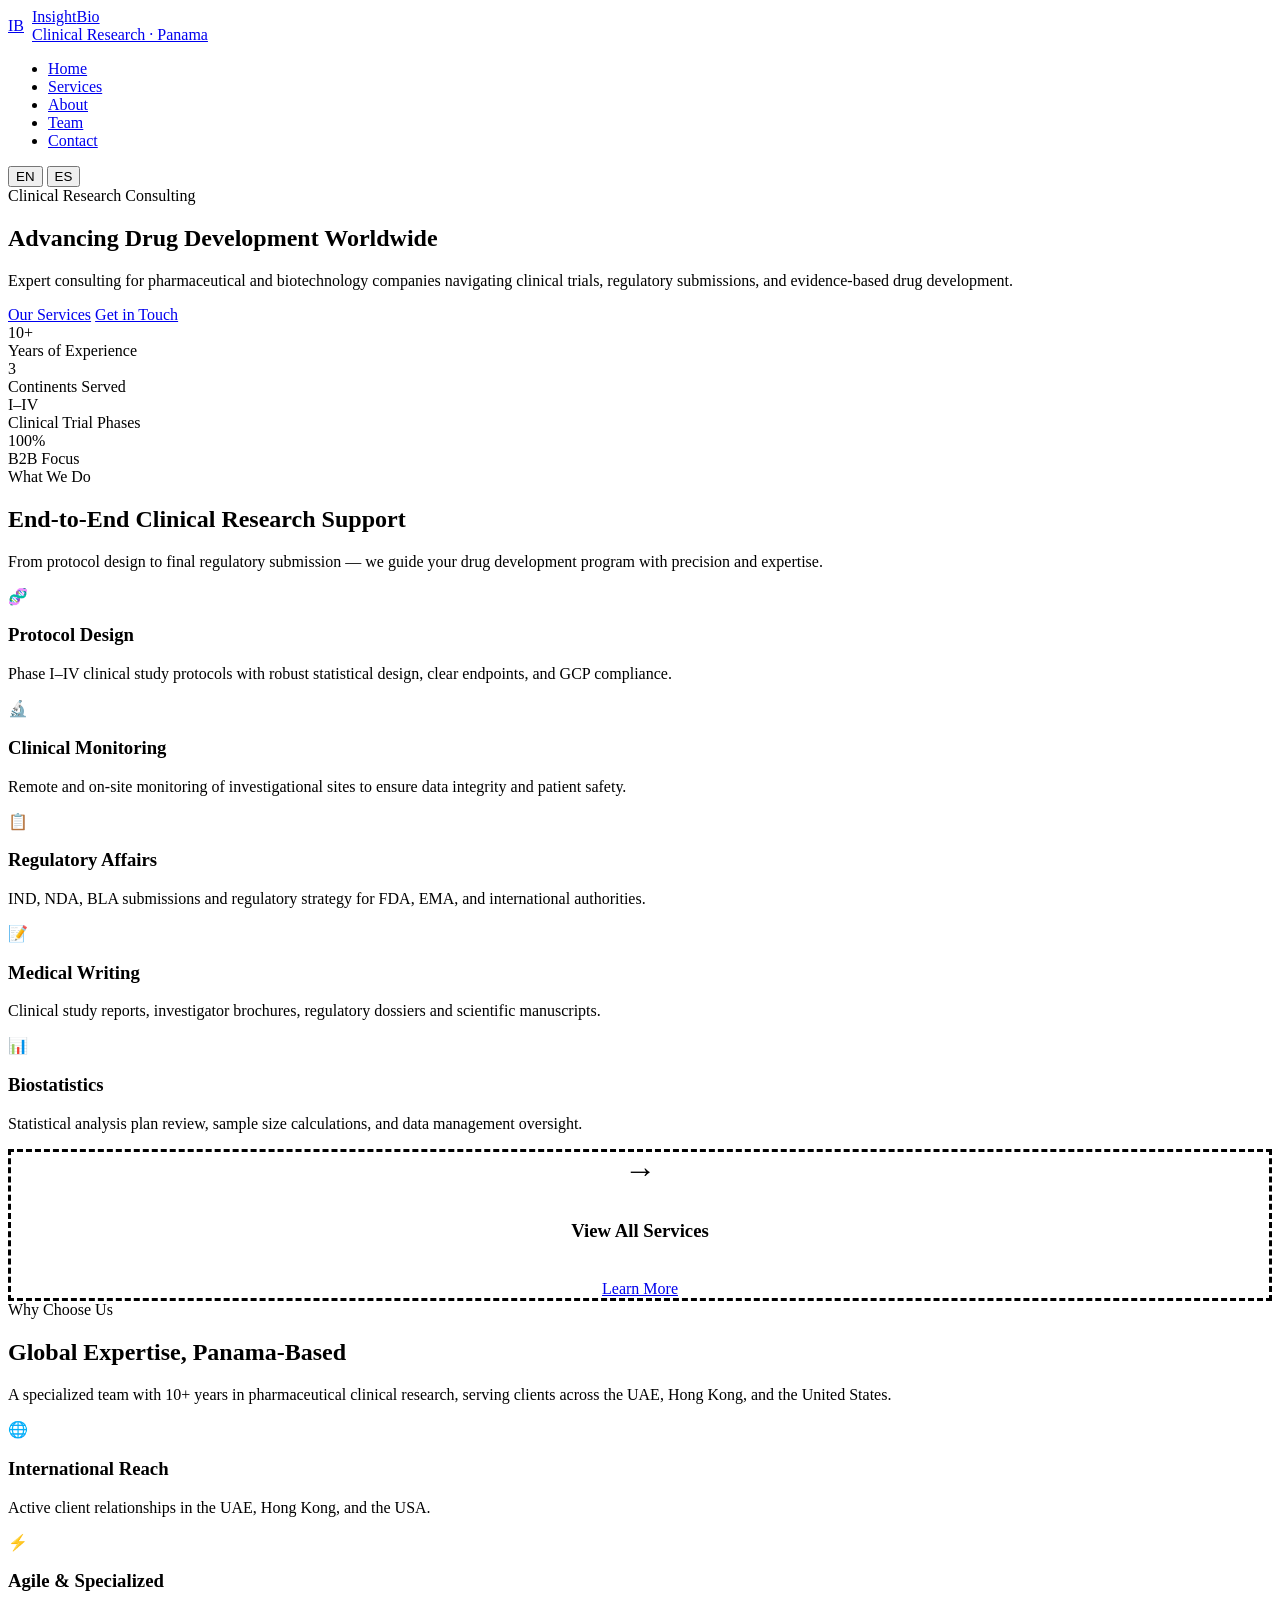
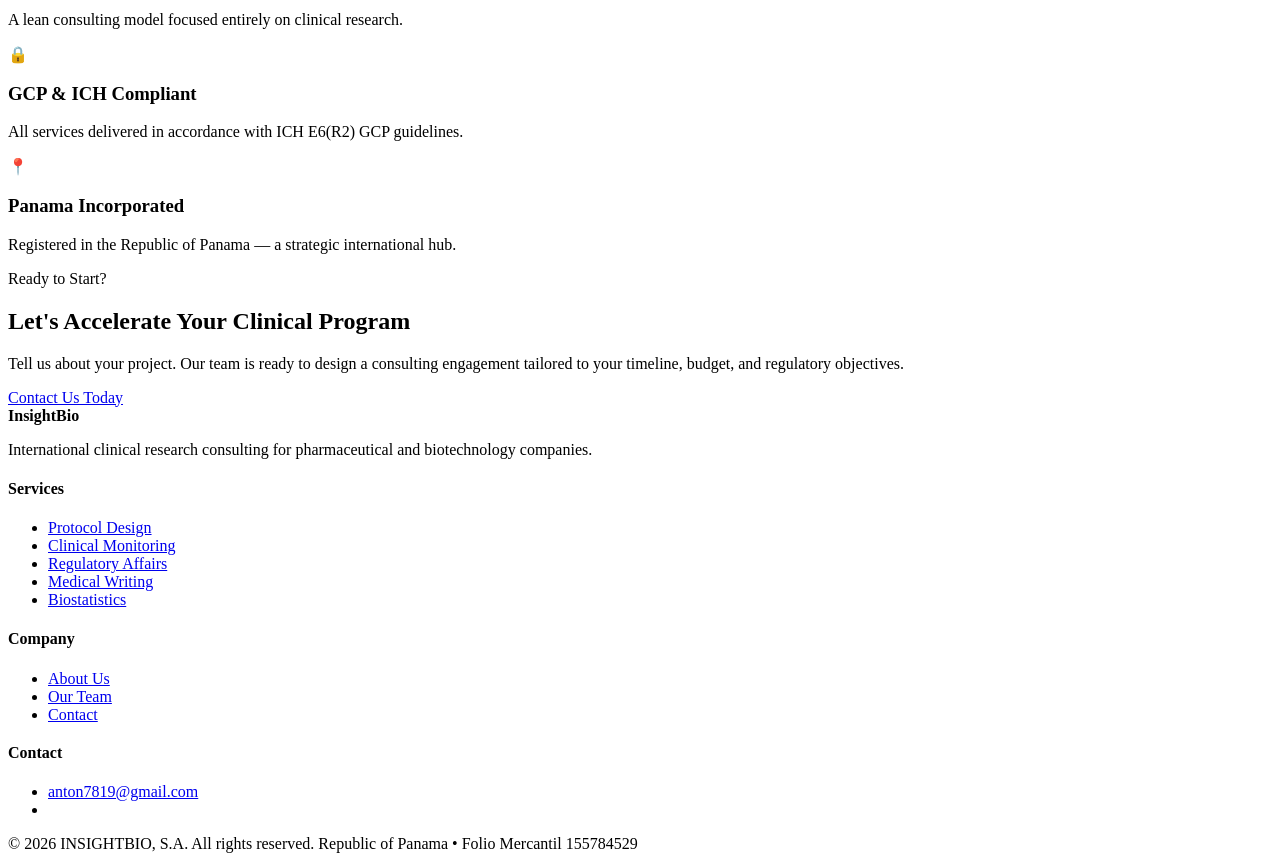
==== index.html @ c5bb40d2 "Add files via upload" ====
<!DOCTYPE html>
<html lang="en">
<head>
  <meta charset="UTF-8" />
  <meta name="viewport" content="width=device-width, initial-scale=1.0" />
  <title>INSIGHTBIO, S.A. — Clinical Research Consulting</title>
  <meta name="description" content="INSIGHTBIO, S.A. — International clinical research consulting: protocol design, regulatory affairs, medical writing and clinical monitoring for pharmaceutical and biotechnology companies." />
  <link rel="preconnect" href="https://fonts.googleapis.com" />
  <link href="https://fonts.googleapis.com/css2?family=Inter:wght@400;500;600;700;800&display=swap" rel="stylesheet" />
  <link rel="stylesheet" href="css/style.css" />
</head>
<body>

<!-- ── Navigation ────────────────────────────────────────── -->
<nav class="navbar">
  <a href="index.html" class="nav-logo">
    <img src="img/logo.png" alt="InsightBio" class="logo-img"
         onerror="this.style.display='none';this.nextElementSibling.style.display='flex';" />
    <div style="display:none;align-items:center;gap:0.5rem;">
      <div class="logo-mark">IB</div>
      <div>
        <div class="logo-text">Insight<span>Bio</span></div>
        <div class="logo-sub">Clinical Research · Panama</div>
      </div>
    </div>
  </a>

  <ul class="nav-links">
    <li><a href="index.html" class="active" data-en="Home" data-es="Inicio">Home</a></li>
    <li><a href="services.html" data-en="Services" data-es="Servicios">Services</a></li>
    <li><a href="about.html" data-en="About" data-es="Nosotros">About</a></li>
    <li><a href="team.html" data-en="Team" data-es="Equipo">Team</a></li>
    <li><a href="contact.html" data-en="Contact" data-es="Contacto">Contact</a></li>
  </ul>

  <div style="display:flex;align-items:center;gap:0.5rem;">
    <div class="lang-toggle">
      <button data-lang="en" class="active">EN</button>
      <button data-lang="es">ES</button>
    </div>
    <div class="nav-burger" aria-label="Menu">
      <span></span><span></span><span></span>
    </div>
  </div>
</nav>

<!-- ── Hero ──────────────────────────────────────────────── -->
<section class="hero">
  <div class="hero-content">
    <div class="hero-badge" data-en="Clinical Research Consulting" data-es="Consultoría en Investigación Clínica">Clinical Research Consulting</div>
    <h1 data-en="Advancing Drug Development Worldwide" data-es="Impulsando el Desarrollo Farmacéutico a Nivel Mundial">Advancing Drug Development Worldwide</h1>
    <p data-en="Expert consulting for pharmaceutical and biotechnology companies navigating clinical trials, regulatory submissions, and evidence-based drug development." data-es="Consultoría especializada para empresas farmacéuticas y de biotecnología en ensayos clínicos, presentaciones regulatorias y desarrollo basado en evidencia.">Expert consulting for pharmaceutical and biotechnology companies navigating clinical trials, regulatory submissions, and evidence-based drug development.</p>
    <div class="hero-actions">
      <a href="services.html" class="btn btn-accent" data-en="Our Services" data-es="Nuestros Servicios">Our Services</a>
      <a href="contact.html" class="btn btn-outline" data-en="Get in Touch" data-es="Contáctenos">Get in Touch</a>
    </div>
  </div>
</section>

<!-- ── Stats ──────────────────────────────────────────────── -->
<div class="stats-bar">
  <div class="stats-inner">
    <div>
      <div class="stat-num">10<span>+</span></div>
      <div class="stat-label" data-en="Years of Experience" data-es="Años de Experiencia">Years of Experience</div>
    </div>
    <div>
      <div class="stat-num">3</div>
      <div class="stat-label" data-en="Continents Served" data-es="Continentes Atendidos">Continents Served</div>
    </div>
    <div>
      <div class="stat-num">I<span>–</span>IV</div>
      <div class="stat-label" data-en="Clinical Trial Phases" data-es="Fases de Ensayos Clínicos">Clinical Trial Phases</div>
    </div>
    <div>
      <div class="stat-num">100<span>%</span></div>
      <div class="stat-label" data-en="B2B Focus" data-es="Enfoque Empresarial">B2B Focus</div>
    </div>
  </div>
</div>

<!-- ── Services Preview ───────────────────────────────────── -->
<section>
  <div class="section-inner">
    <div class="section-header">
      <span class="section-label" data-en="What We Do" data-es="Lo Que Hacemos">What We Do</span>
      <h2 data-en="End-to-End Clinical Research Support" data-es="Soporte Integral en Investigación Clínica">End-to-End Clinical Research Support</h2>
      <p data-en="From protocol design to final regulatory submission — we guide your drug development program with precision and expertise." data-es="Desde el diseño del protocolo hasta la presentación regulatoria final — guiamos su programa con precisión y experiencia.">From protocol design to final regulatory submission — we guide your drug development program with precision and expertise.</p>
    </div>

    <div class="services-grid">
      <div class="service-card">
        <div class="card-icon">🧬</div>
        <h3 data-en="Protocol Design" data-es="Diseño de Protocolo">Protocol Design</h3>
        <p data-en="Phase I–IV clinical study protocols with robust statistical design, clear endpoints, and GCP compliance." data-es="Protocolos de estudios clínicos Fase I–IV con diseño estadístico sólido, objetivos claros y cumplimiento GCP.">Phase I–IV clinical study protocols with robust statistical design, clear endpoints, and GCP compliance.</p>
      </div>
      <div class="service-card">
        <div class="card-icon">🔬</div>
        <h3 data-en="Clinical Monitoring" data-es="Monitoreo Clínico">Clinical Monitoring</h3>
        <p data-en="Remote and on-site monitoring of investigational sites to ensure data integrity and patient safety." data-es="Monitoreo remoto y presencial de sitios de investigación para garantizar la integridad de datos y seguridad del paciente.">Remote and on-site monitoring of investigational sites to ensure data integrity and patient safety.</p>
      </div>
      <div class="service-card">
        <div class="card-icon">📋</div>
        <h3 data-en="Regulatory Affairs" data-es="Asuntos Regulatorios">Regulatory Affairs</h3>
        <p data-en="IND, NDA, BLA submissions and regulatory strategy for FDA, EMA, and international authorities." data-es="Presentaciones IND, NDA, BLA y estrategia regulatoria ante FDA, EMA y autoridades internacionales.">IND, NDA, BLA submissions and regulatory strategy for FDA, EMA, and international authorities.</p>
      </div>
      <div class="service-card">
        <div class="card-icon">📝</div>
        <h3 data-en="Medical Writing" data-es="Redacción Médica">Medical Writing</h3>
        <p data-en="Clinical study reports, investigator brochures, regulatory dossiers and scientific manuscripts." data-es="Informes de estudios clínicos, brochures para investigadores, dossiers regulatorios y manuscritos científicos.">Clinical study reports, investigator brochures, regulatory dossiers and scientific manuscripts.</p>
      </div>
      <div class="service-card">
        <div class="card-icon">📊</div>
        <h3 data-en="Biostatistics" data-es="Bioestadística">Biostatistics</h3>
        <p data-en="Statistical analysis plan review, sample size calculations, and data management oversight." data-es="Revisión de planes de análisis estadístico, cálculos de tamaño muestral y supervisión de gestión de datos.">Statistical analysis plan review, sample size calculations, and data management oversight.</p>
      </div>
      <div class="service-card" style="background:var(--light);border-style:dashed;display:flex;flex-direction:column;align-items:center;justify-content:center;text-align:center;gap:0.75rem;">
        <div style="font-size:2rem;">→</div>
        <h3 data-en="View All Services" data-es="Ver Todos los Servicios">View All Services</h3>
        <a href="services.html" class="btn btn-accent" style="margin-top:0.5rem;" data-en="Learn More" data-es="Saber Más">Learn More</a>
      </div>
    </div>
  </div>
</section>

<!-- ── Why INSIGHTBIO ─────────────────────────────────────── -->
<section class="bg-dark">
  <div class="section-inner">
    <div class="section-header">
      <span class="section-label" data-en="Why Choose Us" data-es="Por Qué Elegirnos">Why Choose Us</span>
      <h2 data-en="Global Expertise, Panama-Based" data-es="Experiencia Global, Base en Panamá">Global Expertise, Panama-Based</h2>
      <p data-en="A specialized team with 10+ years in pharmaceutical clinical research, serving clients across the UAE, Hong Kong, and the United States." data-es="Un equipo especializado con más de 10 años en investigación clínica farmacéutica, atendiendo clientes en Emiratos Árabes, Hong Kong y Estados Unidos.">A specialized team with 10+ years in pharmaceutical clinical research, serving clients across the UAE, Hong Kong, and the United States.</p>
    </div>
    <div class="why-grid">
      <div class="why-item">
        <div class="why-icon">🌐</div>
        <h3 data-en="International Reach" data-es="Alcance Internacional">International Reach</h3>
        <p data-en="Active client relationships in the UAE, Hong Kong, and the USA. Services delivered remotely worldwide." data-es="Relaciones activas con clientes en EAU, Hong Kong y EE. UU. Servicios entregados a distancia en todo el mundo.">Active client relationships in the UAE, Hong Kong, and the USA.</p>
      </div>
      <div class="why-item">
        <div class="why-icon">⚡</div>
        <h3 data-en="Agile & Specialized" data-es="Ágil y Especializado">Agile &amp; Specialized</h3>
        <p data-en="A lean consulting model focused entirely on clinical research. No distractions, no overhead — just deep expertise." data-es="Modelo de consultoría ágil enfocado exclusivamente en investigación clínica. Sin distracciones — solo experiencia profunda.">A lean consulting model focused entirely on clinical research.</p>
      </div>
      <div class="why-item">
        <div class="why-icon">🔒</div>
        <h3 data-en="GCP & ICH Compliant" data-es="Cumplimiento GCP e ICH">GCP &amp; ICH Compliant</h3>
        <p data-en="All services delivered in accordance with ICH E6(R2) GCP guidelines and international regulatory standards." data-es="Todos los servicios se ejecutan conforme a las directrices ICH E6(R2) GCP y estándares regulatorios internacionales.">All services delivered in accordance with ICH E6(R2) GCP guidelines.</p>
      </div>
      <div class="why-item">
        <div class="why-icon">📍</div>
        <h3 data-en="Panama Incorporated" data-es="Constituida en Panamá">Panama Incorporated</h3>
        <p data-en="Registered in the Republic of Panama — a strategic hub for international business and financial operations." data-es="Registrada en la República de Panamá — un hub estratégico para negocios internacionales y operaciones financieras.">Registered in the Republic of Panama — a strategic international hub.</p>
      </div>
    </div>
  </div>
</section>

<!-- ── CTA ────────────────────────────────────────────────── -->
<section class="cta-section">
  <div class="section-inner">
    <span class="section-label" data-en="Ready to Start?" data-es="¿Listo para Empezar?">Ready to Start?</span>
    <h2 data-en="Let's Accelerate Your Clinical Program" data-es="Aceleremos Su Programa Clínico">Let's Accelerate Your Clinical Program</h2>
    <p data-en="Tell us about your project. Our team is ready to design a consulting engagement tailored to your timeline, budget, and regulatory objectives." data-es="Cuéntenos sobre su proyecto. Nuestro equipo está listo para diseñar una consultoría adaptada a su cronograma, presupuesto y objetivos regulatorios.">Tell us about your project. Our team is ready to design a consulting engagement tailored to your timeline, budget, and regulatory objectives.</p>
    <a href="contact.html" class="btn btn-accent" data-en="Contact Us Today" data-es="Contáctenos Hoy">Contact Us Today</a>
  </div>
</section>

<!-- ── Footer ─────────────────────────────────────────────── -->
<footer>
  <div class="footer-inner">
    <div class="footer-brand">
      <div style="margin-bottom:0.75rem;">
        <img src="img/logo.png" alt="InsightBio" style="height:36px;width:auto;"
             onerror="this.style.display='none';this.nextElementSibling.style.display='block';" />
        <div style="display:none;font-weight:800;color:var(--white);font-size:1rem;">Insight<span style="color:var(--accent)">Bio</span></div>
      </div>
      <p data-en="International clinical research consulting for pharmaceutical and biotechnology companies." data-es="Consultoría internacional en investigación clínica para empresas farmacéuticas y de biotecnología.">International clinical research consulting for pharmaceutical and biotechnology companies.</p>
    </div>
    <div>
      <h4 data-en="Services" data-es="Servicios">Services</h4>
      <ul>
        <li><a href="services.html" data-en="Protocol Design" data-es="Diseño de Protocolo">Protocol Design</a></li>
        <li><a href="services.html" data-en="Clinical Monitoring" data-es="Monitoreo Clínico">Clinical Monitoring</a></li>
        <li><a href="services.html" data-en="Regulatory Affairs" data-es="Asuntos Regulatorios">Regulatory Affairs</a></li>
        <li><a href="services.html" data-en="Medical Writing" data-es="Redacción Médica">Medical Writing</a></li>
        <li><a href="services.html" data-en="Biostatistics" data-es="Bioestadística">Biostatistics</a></li>
      </ul>
    </div>
    <div>
      <h4 data-en="Company" data-es="Empresa">Company</h4>
      <ul>
        <li><a href="about.html" data-en="About Us" data-es="Sobre Nosotros">About Us</a></li>
        <li><a href="team.html" data-en="Our Team" data-es="Nuestro Equipo">Our Team</a></li>
        <li><a href="contact.html" data-en="Contact" data-es="Contacto">Contact</a></li>
      </ul>
      <h4 style="margin-top:1.25rem;" data-en="Contact" data-es="Contacto">Contact</h4>
      <ul>
        <li><a href="mailto:anton7819@gmail.com">anton7819@gmail.com</a></li>
        <li><span style="color:rgba(255,255,255,0.45);font-size:0.85rem;" data-en="Panama City, Republic of Panama" data-es="Ciudad de Panamá, República de Panamá">Panama City, Republic of Panama</span></li>
      </ul>
    </div>
  </div>
  <div class="footer-bottom">
    <span data-en="© 2026 INSIGHTBIO, S.A. All rights reserved." data-es="© 2026 INSIGHTBIO, S.A. Todos los derechos reservados.">© 2026 INSIGHTBIO, S.A. All rights reserved.</span>
    <span data-en="Republic of Panama • Folio Mercantil 155784529" data-es="República de Panamá • Folio Mercantil 155784529">Republic of Panama • Folio Mercantil 155784529</span>
  </div>
</footer>

<script src="js/lang.js"></script>
</body>
</html>
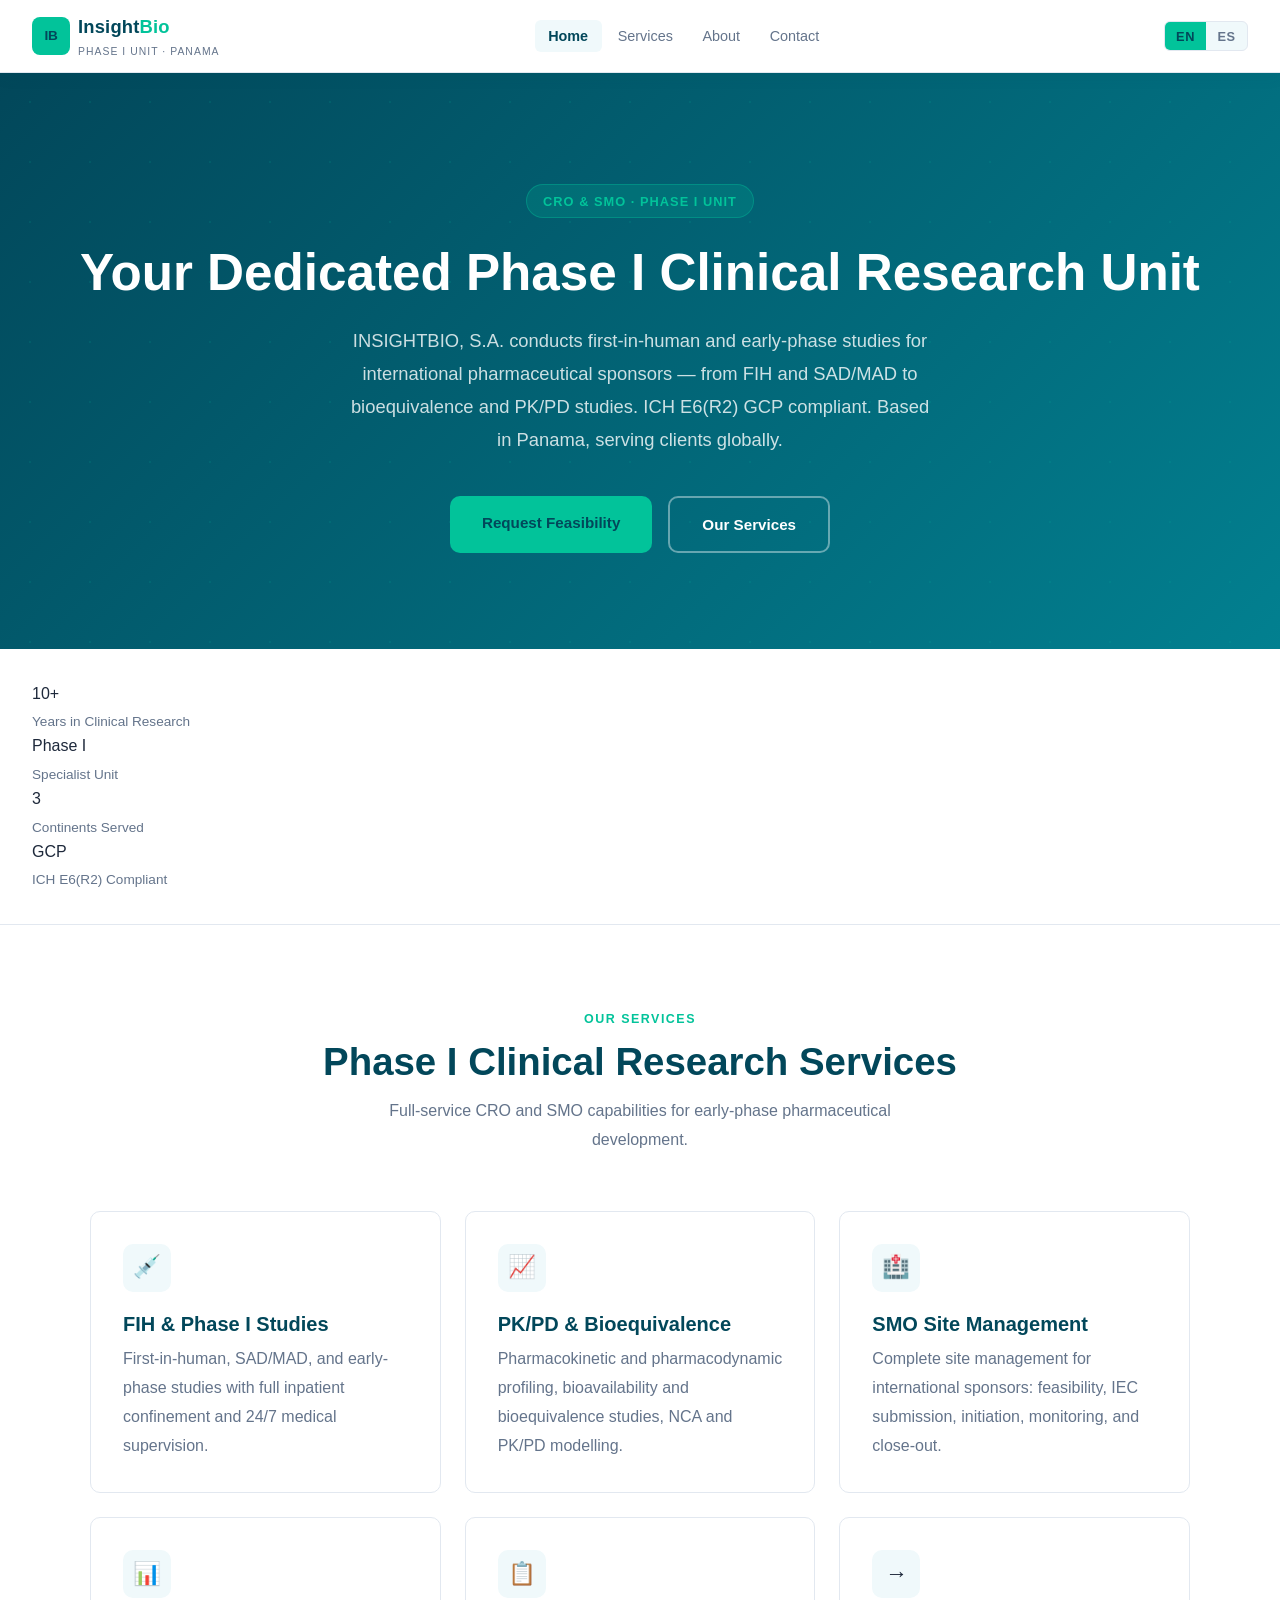
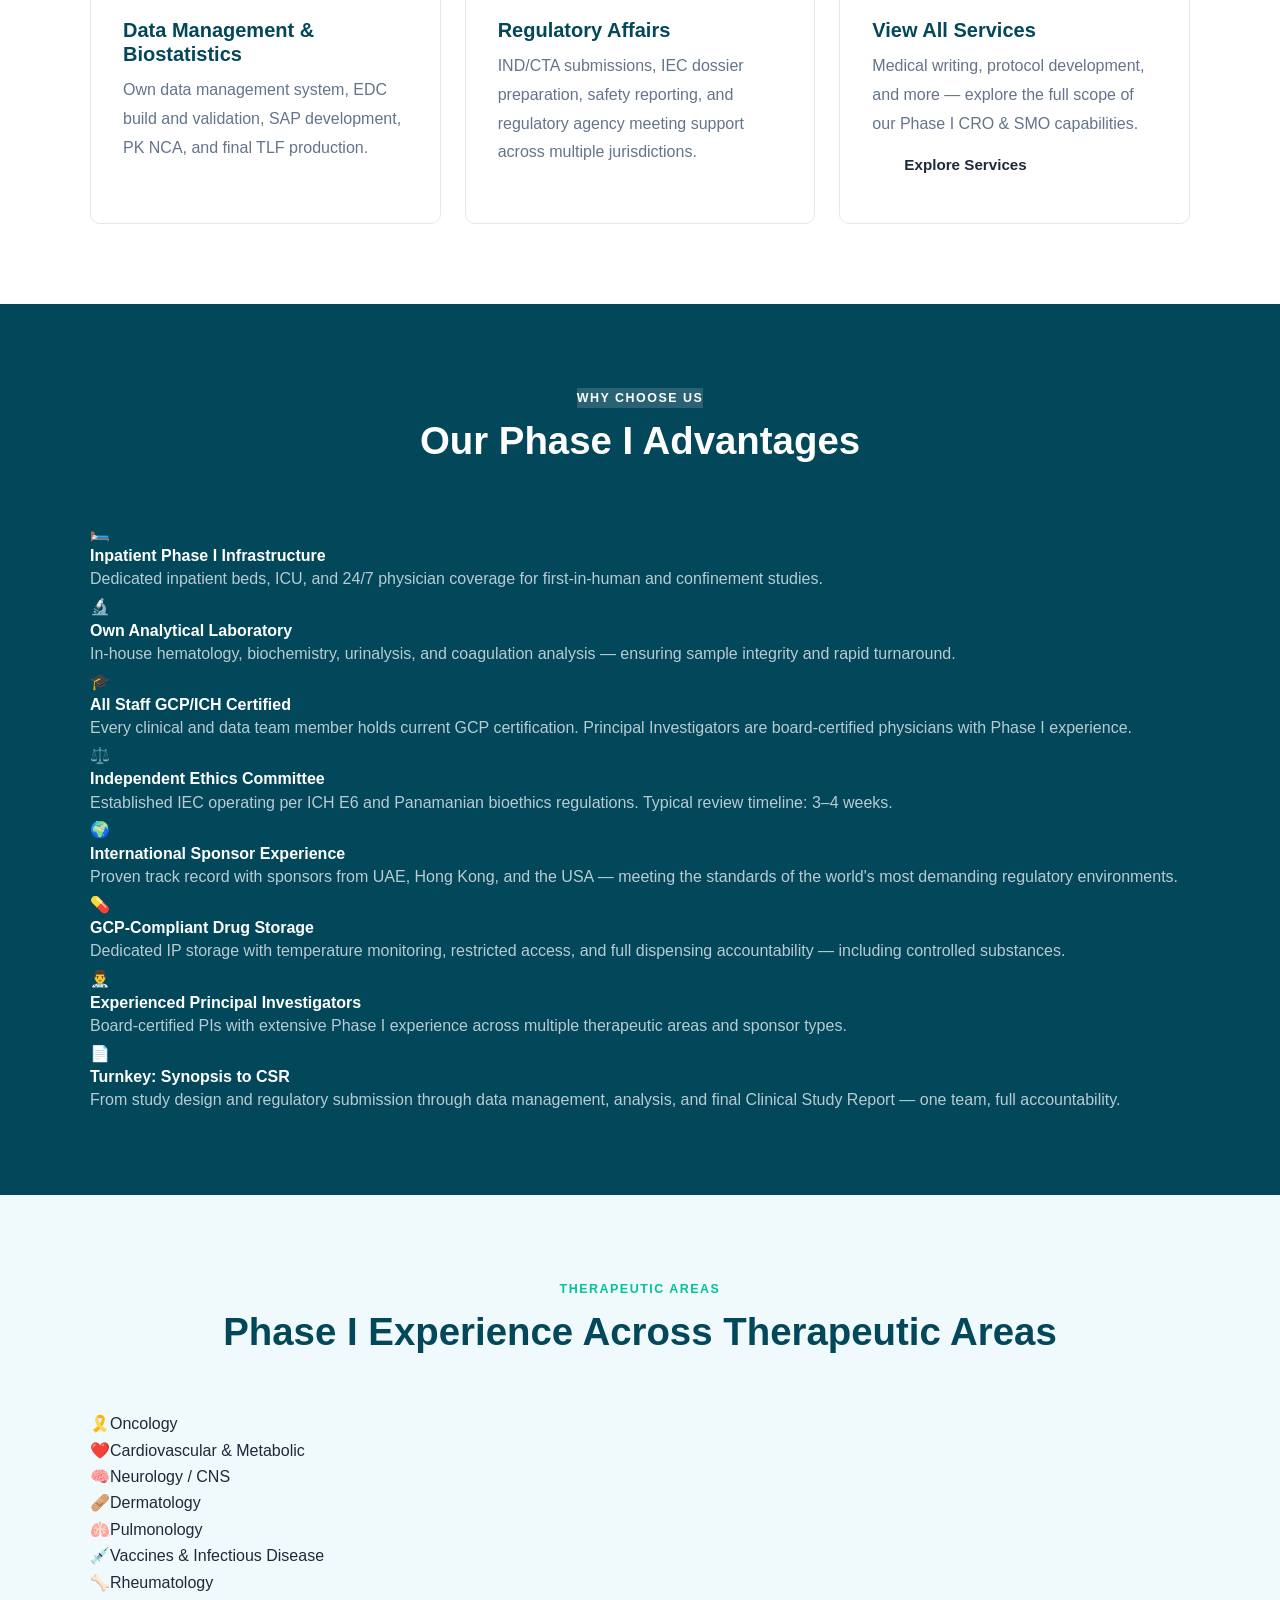
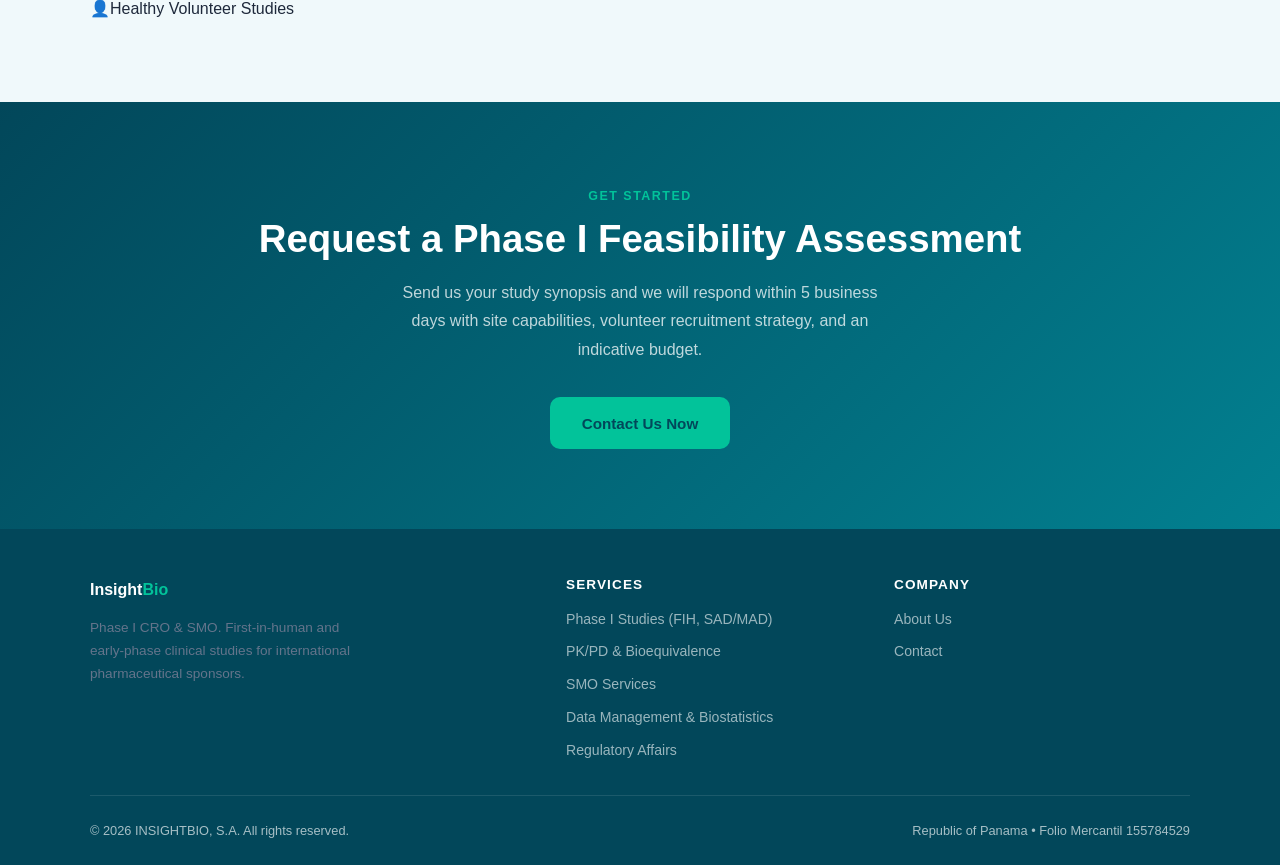
==== commit 4fda8394: "Update index.html" ====
--- a/index.html
+++ b/index.html
@@ -3,15 +3,14 @@
 <head>
   <meta charset="UTF-8" />
   <meta name="viewport" content="width=device-width, initial-scale=1.0" />
-  <title>INSIGHTBIO, S.A. — Clinical Research Consulting</title>
-  <meta name="description" content="INSIGHTBIO, S.A. — International clinical research consulting: protocol design, regulatory affairs, medical writing and clinical monitoring for pharmaceutical and biotechnology companies." />
+  <title>INSIGHTBIO, S.A. — Phase I CRO &amp; SMO | Panama</title>
+  <meta name="description" content="INSIGHTBIO, S.A. — Dedicated Phase I clinical research unit in Panama. CRO &amp; SMO services: FIH studies, SAD/MAD, PK/PD, bioequivalence, site management. ICH/GCP compliant." />
   <link rel="preconnect" href="https://fonts.googleapis.com" />
   <link href="https://fonts.googleapis.com/css2?family=Inter:wght@400;500;600;700;800&display=swap" rel="stylesheet" />
   <link rel="stylesheet" href="css/style.css" />
 </head>
 <body>
 
-<!-- ── Navigation ────────────────────────────────────────── -->
 <nav class="navbar">
   <a href="index.html" class="nav-logo">
     <img src="img/logo.png" alt="InsightBio" class="logo-img"
@@ -20,153 +19,109 @@
       <div class="logo-mark">IB</div>
       <div>
         <div class="logo-text">Insight<span>Bio</span></div>
-        <div class="logo-sub">Clinical Research · Panama</div>
+        <div class="logo-sub">Phase I Unit · Panama</div>
       </div>
     </div>
   </a>
-
   <ul class="nav-links">
     <li><a href="index.html" class="active" data-en="Home" data-es="Inicio">Home</a></li>
     <li><a href="services.html" data-en="Services" data-es="Servicios">Services</a></li>
     <li><a href="about.html" data-en="About" data-es="Nosotros">About</a></li>
-    <li><a href="team.html" data-en="Team" data-es="Equipo">Team</a></li>
     <li><a href="contact.html" data-en="Contact" data-es="Contacto">Contact</a></li>
   </ul>
-
   <div style="display:flex;align-items:center;gap:0.5rem;">
     <div class="lang-toggle">
       <button data-lang="en" class="active">EN</button>
       <button data-lang="es">ES</button>
     </div>
-    <div class="nav-burger" aria-label="Menu">
-      <span></span><span></span><span></span>
-    </div>
+    <div class="nav-burger"><span></span><span></span><span></span></div>
   </div>
 </nav>
 
-<!-- ── Hero ──────────────────────────────────────────────── -->
 <section class="hero">
-  <div class="hero-content">
-    <div class="hero-badge" data-en="Clinical Research Consulting" data-es="Consultoría en Investigación Clínica">Clinical Research Consulting</div>
-    <h1 data-en="Advancing Drug Development Worldwide" data-es="Impulsando el Desarrollo Farmacéutico a Nivel Mundial">Advancing Drug Development Worldwide</h1>
-    <p data-en="Expert consulting for pharmaceutical and biotechnology companies navigating clinical trials, regulatory submissions, and evidence-based drug development." data-es="Consultoría especializada para empresas farmacéuticas y de biotecnología en ensayos clínicos, presentaciones regulatorias y desarrollo basado en evidencia.">Expert consulting for pharmaceutical and biotechnology companies navigating clinical trials, regulatory submissions, and evidence-based drug development.</p>
+  <div class="hero-inner">
+    <span class="hero-badge" data-en="CRO &amp; SMO · Phase I Unit" data-es="CRO y SMO · Unidad Fase I">CRO &amp; SMO · Phase I Unit</span>
+    <h1 data-en="Your Dedicated Phase I Clinical Research Unit" data-es="Su Unidad Dedicada de Investigación Clínica Fase I">Your Dedicated Phase I Clinical Research Unit</h1>
+    <p data-en="INSIGHTBIO, S.A. conducts first-in-human and early-phase studies for international pharmaceutical sponsors — from FIH and SAD/MAD to bioequivalence and PK/PD studies. ICH E6(R2) GCP compliant. Based in Panama, serving clients globally." data-es="INSIGHTBIO, S.A. realiza estudios de primera vez en humanos y de fase temprana para patrocinadores farmacéuticos internacionales — desde FIH y SAD/MAD hasta bioequivalencia y estudios PK/PD. Conforme a ICH E6(R2) GCP. Basados en Panamá, atendiendo clientes globalmente.">INSIGHTBIO, S.A. conducts first-in-human and early-phase studies for international pharmaceutical sponsors — from FIH and SAD/MAD to bioequivalence and PK/PD studies. ICH E6(R2) GCP compliant. Based in Panama, serving clients globally.</p>
     <div class="hero-actions">
-      <a href="services.html" class="btn btn-accent" data-en="Our Services" data-es="Nuestros Servicios">Our Services</a>
-      <a href="contact.html" class="btn btn-outline" data-en="Get in Touch" data-es="Contáctenos">Get in Touch</a>
+      <a href="contact.html" class="btn btn-accent" data-en="Request Feasibility" data-es="Solicitar Factibilidad">Request Feasibility</a>
+      <a href="services.html" class="btn btn-outline" data-en="Our Services" data-es="Nuestros Servicios">Our Services</a>
     </div>
   </div>
 </section>
 
-<!-- ── Stats ──────────────────────────────────────────────── -->
 <div class="stats-bar">
-  <div class="stats-inner">
-    <div>
-      <div class="stat-num">10<span>+</span></div>
-      <div class="stat-label" data-en="Years of Experience" data-es="Años de Experiencia">Years of Experience</div>
-    </div>
-    <div>
-      <div class="stat-num">3</div>
-      <div class="stat-label" data-en="Continents Served" data-es="Continentes Atendidos">Continents Served</div>
-    </div>
-    <div>
-      <div class="stat-num">I<span>–</span>IV</div>
-      <div class="stat-label" data-en="Clinical Trial Phases" data-es="Fases de Ensayos Clínicos">Clinical Trial Phases</div>
-    </div>
-    <div>
-      <div class="stat-num">100<span>%</span></div>
-      <div class="stat-label" data-en="B2B Focus" data-es="Enfoque Empresarial">B2B Focus</div>
-    </div>
-  </div>
+  <div class="stat-item"><div class="stat-number">10+</div><div class="stat-label" data-en="Years in Clinical Research" data-es="Años en Investigación Clínica">Years in Clinical Research</div></div>
+  <div class="stat-item"><div class="stat-number" data-en="Phase I" data-es="Fase I">Phase I</div><div class="stat-label" data-en="Specialist Unit" data-es="Unidad Especialista">Specialist Unit</div></div>
+  <div class="stat-item"><div class="stat-number">3</div><div class="stat-label" data-en="Continents Served" data-es="Continentes Atendidos">Continents Served</div></div>
+  <div class="stat-item"><div class="stat-number">GCP</div><div class="stat-label">ICH E6(R2) Compliant</div></div>
 </div>
 
-<!-- ── Services Preview ───────────────────────────────────── -->
 <section>
   <div class="section-inner">
     <div class="section-header">
-      <span class="section-label" data-en="What We Do" data-es="Lo Que Hacemos">What We Do</span>
-      <h2 data-en="End-to-End Clinical Research Support" data-es="Soporte Integral en Investigación Clínica">End-to-End Clinical Research Support</h2>
-      <p data-en="From protocol design to final regulatory submission — we guide your drug development program with precision and expertise." data-es="Desde el diseño del protocolo hasta la presentación regulatoria final — guiamos su programa con precisión y experiencia.">From protocol design to final regulatory submission — we guide your drug development program with precision and expertise.</p>
+      <span class="section-label" data-en="Our Services" data-es="Nuestros Servicios">Our Services</span>
+      <h2 data-en="Phase I Clinical Research Services" data-es="Servicios de Investigación Clínica Fase I">Phase I Clinical Research Services</h2>
+      <p data-en="Full-service CRO and SMO capabilities for early-phase pharmaceutical development." data-es="Capacidades completas de CRO y SMO para el desarrollo farmacéutico de fase temprana.">Full-service CRO and SMO capabilities for early-phase pharmaceutical development.</p>
     </div>
-
     <div class="services-grid">
-      <div class="service-card">
-        <div class="card-icon">🧬</div>
-        <h3 data-en="Protocol Design" data-es="Diseño de Protocolo">Protocol Design</h3>
-        <p data-en="Phase I–IV clinical study protocols with robust statistical design, clear endpoints, and GCP compliance." data-es="Protocolos de estudios clínicos Fase I–IV con diseño estadístico sólido, objetivos claros y cumplimiento GCP.">Phase I–IV clinical study protocols with robust statistical design, clear endpoints, and GCP compliance.</p>
-      </div>
-      <div class="service-card">
-        <div class="card-icon">🔬</div>
-        <h3 data-en="Clinical Monitoring" data-es="Monitoreo Clínico">Clinical Monitoring</h3>
-        <p data-en="Remote and on-site monitoring of investigational sites to ensure data integrity and patient safety." data-es="Monitoreo remoto y presencial de sitios de investigación para garantizar la integridad de datos y seguridad del paciente.">Remote and on-site monitoring of investigational sites to ensure data integrity and patient safety.</p>
-      </div>
-      <div class="service-card">
-        <div class="card-icon">📋</div>
-        <h3 data-en="Regulatory Affairs" data-es="Asuntos Regulatorios">Regulatory Affairs</h3>
-        <p data-en="IND, NDA, BLA submissions and regulatory strategy for FDA, EMA, and international authorities." data-es="Presentaciones IND, NDA, BLA y estrategia regulatoria ante FDA, EMA y autoridades internacionales.">IND, NDA, BLA submissions and regulatory strategy for FDA, EMA, and international authorities.</p>
-      </div>
-      <div class="service-card">
-        <div class="card-icon">📝</div>
-        <h3 data-en="Medical Writing" data-es="Redacción Médica">Medical Writing</h3>
-        <p data-en="Clinical study reports, investigator brochures, regulatory dossiers and scientific manuscripts." data-es="Informes de estudios clínicos, brochures para investigadores, dossiers regulatorios y manuscritos científicos.">Clinical study reports, investigator brochures, regulatory dossiers and scientific manuscripts.</p>
-      </div>
-      <div class="service-card">
-        <div class="card-icon">📊</div>
-        <h3 data-en="Biostatistics" data-es="Bioestadística">Biostatistics</h3>
-        <p data-en="Statistical analysis plan review, sample size calculations, and data management oversight." data-es="Revisión de planes de análisis estadístico, cálculos de tamaño muestral y supervisión de gestión de datos.">Statistical analysis plan review, sample size calculations, and data management oversight.</p>
-      </div>
-      <div class="service-card" style="background:var(--light);border-style:dashed;display:flex;flex-direction:column;align-items:center;justify-content:center;text-align:center;gap:0.75rem;">
-        <div style="font-size:2rem;">→</div>
-        <h3 data-en="View All Services" data-es="Ver Todos los Servicios">View All Services</h3>
-        <a href="services.html" class="btn btn-accent" style="margin-top:0.5rem;" data-en="Learn More" data-es="Saber Más">Learn More</a>
-      </div>
+      <div class="service-card"><div class="card-icon">💉</div><h3 data-en="FIH &amp; Phase I Studies" data-es="Estudios FIH y Fase I">FIH &amp; Phase I Studies</h3><p data-en="First-in-human, SAD/MAD, and early-phase studies with full inpatient confinement and 24/7 medical supervision." data-es="Estudios de primera vez en humanos, SAD/MAD y de fase temprana con confinamiento hospitalario completo y supervisión médica 24/7.">First-in-human, SAD/MAD, and early-phase studies with full inpatient confinement and 24/7 medical supervision.</p></div>
+      <div class="service-card"><div class="card-icon">📈</div><h3 data-en="PK/PD &amp; Bioequivalence" data-es="PK/PD y Bioequivalencia">PK/PD &amp; Bioequivalence</h3><p data-en="Pharmacokinetic and pharmacodynamic profiling, bioavailability and bioequivalence studies, NCA and PK/PD modelling." data-es="Perfilado farmacocinético y farmacodinámico, estudios de biodisponibilidad y bioequivalencia, NCA y modelado PK/PD.">Pharmacokinetic and pharmacodynamic profiling, bioavailability and bioequivalence studies, NCA and PK/PD modelling.</p></div>
+      <div class="service-card"><div class="card-icon">🏥</div><h3 data-en="SMO Site Management" data-es="Gestión de Sitios SMO">SMO Site Management</h3><p data-en="Complete site management for international sponsors: feasibility, IEC submission, initiation, monitoring, and close-out." data-es="Gestión completa del sitio para patrocinadores internacionales: factibilidad, presentación al CEI, apertura, monitoreo y cierre.">Complete site management for international sponsors: feasibility, IEC submission, initiation, monitoring, and close-out.</p></div>
+      <div class="service-card"><div class="card-icon">📊</div><h3 data-en="Data Management &amp; Biostatistics" data-es="Gestión de Datos y Bioestadística">Data Management &amp; Biostatistics</h3><p data-en="Own data management system, EDC build and validation, SAP development, PK NCA, and final TLF production." data-es="Sistema propio de gestión de datos, construcción y validación de EDC, desarrollo de SAP, NCA PK y producción de TLF finales.">Own data management system, EDC build and validation, SAP development, PK NCA, and final TLF production.</p></div>
+      <div class="service-card"><div class="card-icon">📋</div><h3 data-en="Regulatory Affairs" data-es="Asuntos Regulatorios">Regulatory Affairs</h3><p data-en="IND/CTA submissions, IEC dossier preparation, safety reporting, and regulatory agency meeting support across multiple jurisdictions." data-es="Presentaciones de IND/CTA, preparación de dossier para el CEI, reporte de seguridad y soporte para reuniones regulatorias en múltiples jurisdicciones.">IND/CTA submissions, IEC dossier preparation, safety reporting, and regulatory agency meeting support.</p></div>
+      <div class="service-card service-card-cta"><div class="card-icon">→</div><h3 data-en="View All Services" data-es="Ver Todos los Servicios">View All Services</h3><p data-en="Medical writing, protocol development, and more — explore the full scope of our Phase I CRO &amp; SMO capabilities." data-es="Redacción médica, desarrollo de protocolos y más — explore el alcance completo de nuestras capacidades CRO y SMO Fase I.">Medical writing, protocol development, and more.</p><a href="services.html" class="btn btn-outline-dark" data-en="Explore Services" data-es="Explorar Servicios">Explore Services</a></div>
     </div>
   </div>
 </section>
 
-<!-- ── Why INSIGHTBIO ─────────────────────────────────────── -->
 <section class="bg-dark">
   <div class="section-inner">
     <div class="section-header">
-      <span class="section-label" data-en="Why Choose Us" data-es="Por Qué Elegirnos">Why Choose Us</span>
-      <h2 data-en="Global Expertise, Panama-Based" data-es="Experiencia Global, Base en Panamá">Global Expertise, Panama-Based</h2>
-      <p data-en="A specialized team with 10+ years in pharmaceutical clinical research, serving clients across the UAE, Hong Kong, and the United States." data-es="Un equipo especializado con más de 10 años en investigación clínica farmacéutica, atendiendo clientes en Emiratos Árabes, Hong Kong y Estados Unidos.">A specialized team with 10+ years in pharmaceutical clinical research, serving clients across the UAE, Hong Kong, and the United States.</p>
+      <span class="section-label" style="background:rgba(255,255,255,0.15);color:#fff;" data-en="Why Choose Us" data-es="Por Qué Elegirnos">Why Choose Us</span>
+      <h2 style="color:#fff;" data-en="Our Phase I Advantages" data-es="Nuestras Ventajas en Fase I">Our Phase I Advantages</h2>
     </div>
-    <div class="why-grid">
-      <div class="why-item">
-        <div class="why-icon">🌐</div>
-        <h3 data-en="International Reach" data-es="Alcance Internacional">International Reach</h3>
-        <p data-en="Active client relationships in the UAE, Hong Kong, and the USA. Services delivered remotely worldwide." data-es="Relaciones activas con clientes en EAU, Hong Kong y EE. UU. Servicios entregados a distancia en todo el mundo.">Active client relationships in the UAE, Hong Kong, and the USA.</p>
-      </div>
-      <div class="why-item">
-        <div class="why-icon">⚡</div>
-        <h3 data-en="Agile & Specialized" data-es="Ágil y Especializado">Agile &amp; Specialized</h3>
-        <p data-en="A lean consulting model focused entirely on clinical research. No distractions, no overhead — just deep expertise." data-es="Modelo de consultoría ágil enfocado exclusivamente en investigación clínica. Sin distracciones — solo experiencia profunda.">A lean consulting model focused entirely on clinical research.</p>
-      </div>
-      <div class="why-item">
-        <div class="why-icon">🔒</div>
-        <h3 data-en="GCP & ICH Compliant" data-es="Cumplimiento GCP e ICH">GCP &amp; ICH Compliant</h3>
-        <p data-en="All services delivered in accordance with ICH E6(R2) GCP guidelines and international regulatory standards." data-es="Todos los servicios se ejecutan conforme a las directrices ICH E6(R2) GCP y estándares regulatorios internacionales.">All services delivered in accordance with ICH E6(R2) GCP guidelines.</p>
-      </div>
-      <div class="why-item">
-        <div class="why-icon">📍</div>
-        <h3 data-en="Panama Incorporated" data-es="Constituida en Panamá">Panama Incorporated</h3>
-        <p data-en="Registered in the Republic of Panama — a strategic hub for international business and financial operations." data-es="Registrada en la República de Panamá — un hub estratégico para negocios internacionales y operaciones financieras.">Registered in the Republic of Panama — a strategic international hub.</p>
-      </div>
+    <div class="adv-grid">
+      <div class="adv-card"><div class="adv-icon">🛏️</div><h4 data-en="Inpatient Phase I Infrastructure" data-es="Infraestructura Hospitalaria Fase I">Inpatient Phase I Infrastructure</h4><p data-en="Dedicated inpatient beds, ICU, and 24/7 physician coverage for first-in-human and confinement studies." data-es="Camas hospitalarias dedicadas, UCI y cobertura médica 24/7 para estudios de primera vez en humanos y confinamiento.">Dedicated inpatient beds, ICU, and 24/7 physician coverage for first-in-human and confinement studies.</p></div>
+      <div class="adv-card"><div class="adv-icon">🔬</div><h4 data-en="Own Analytical Laboratory" data-es="Laboratorio Analítico Propio">Own Analytical Laboratory</h4><p data-en="In-house hematology, biochemistry, urinalysis, and coagulation analysis — ensuring sample integrity and rapid turnaround." data-es="Hematología, bioquímica, uroanálisis y coagulación propios — garantizando integridad de muestras y resultados rápidos.">In-house hematology, biochemistry, urinalysis, and coagulation analysis — ensuring sample integrity and rapid turnaround.</p></div>
+      <div class="adv-card"><div class="adv-icon">🎓</div><h4 data-en="All Staff GCP/ICH Certified" data-es="Todo el Personal Certificado GCP/ICH">All Staff GCP/ICH Certified</h4><p data-en="Every clinical and data team member holds current GCP certification. Principal Investigators are board-certified physicians with Phase I experience." data-es="Cada miembro del equipo clínico y de datos tiene certificación GCP vigente. Los Investigadores Principales son médicos con experiencia en Fase I.">Every clinical and data team member holds current GCP certification. Principal Investigators are board-certified physicians with Phase I experience.</p></div>
+      <div class="adv-card"><div class="adv-icon">⚖️</div><h4 data-en="Independent Ethics Committee" data-es="Comité de Ética Independiente">Independent Ethics Committee</h4><p data-en="Established IEC operating per ICH E6 and Panamanian bioethics regulations. Typical review timeline: 3–4 weeks." data-es="CEI establecido que opera conforme a ICH E6 y regulaciones de bioética panameñas. Plazo de revisión típico: 3–4 semanas.">Established IEC operating per ICH E6 and Panamanian bioethics regulations. Typical review timeline: 3–4 weeks.</p></div>
+      <div class="adv-card"><div class="adv-icon">🌍</div><h4 data-en="International Sponsor Experience" data-es="Experiencia con Patrocinadores Internacionales">International Sponsor Experience</h4><p data-en="Proven track record with sponsors from UAE, Hong Kong, and the USA — meeting the standards of the world's most demanding regulatory environments." data-es="Historial comprobado con patrocinadores de EAU, Hong Kong y EE.UU. — cumpliendo los estándares de los entornos regulatorios más exigentes del mundo.">Proven track record with sponsors from UAE, Hong Kong, and the USA.</p></div>
+      <div class="adv-card"><div class="adv-icon">💊</div><h4 data-en="GCP-Compliant Drug Storage" data-es="Almacenamiento de Medicamentos Conforme a GCP">GCP-Compliant Drug Storage</h4><p data-en="Dedicated IP storage with temperature monitoring, restricted access, and full dispensing accountability — including controlled substances." data-es="Almacenamiento de PI dedicado con monitoreo de temperatura, acceso restringido y rendición de cuentas completa de dispensación — incluyendo sustancias controladas.">Dedicated IP storage with temperature monitoring, restricted access, and full dispensing accountability.</p></div>
+      <div class="adv-card"><div class="adv-icon">👨‍⚕️</div><h4 data-en="Experienced Principal Investigators" data-es="Investigadores Principales con Experiencia">Experienced Principal Investigators</h4><p data-en="Board-certified PIs with extensive Phase I experience across multiple therapeutic areas and sponsor types." data-es="Investigadores Principales con certificación y amplia experiencia en Fase I en múltiples áreas terapéuticas y tipos de patrocinadores.">Board-certified PIs with extensive Phase I experience across multiple therapeutic areas and sponsor types.</p></div>
+      <div class="adv-card"><div class="adv-icon">📄</div><h4 data-en="Turnkey: Synopsis to CSR" data-es="Llave en Mano: Sinopsis a CSR">Turnkey: Synopsis to CSR</h4><p data-en="From study design and regulatory submission through data management, analysis, and final Clinical Study Report — one team, full accountability." data-es="Desde el diseño del estudio y presentación regulatoria hasta la gestión de datos, análisis e Informe Final del Estudio Clínico — un equipo, responsabilidad total.">From study design and regulatory submission through data management, analysis, and final Clinical Study Report — one team, full accountability.</p></div>
     </div>
   </div>
 </section>
 
-<!-- ── CTA ────────────────────────────────────────────────── -->
-<section class="cta-section">
+<section class="bg-light">
   <div class="section-inner">
-    <span class="section-label" data-en="Ready to Start?" data-es="¿Listo para Empezar?">Ready to Start?</span>
-    <h2 data-en="Let's Accelerate Your Clinical Program" data-es="Aceleremos Su Programa Clínico">Let's Accelerate Your Clinical Program</h2>
-    <p data-en="Tell us about your project. Our team is ready to design a consulting engagement tailored to your timeline, budget, and regulatory objectives." data-es="Cuéntenos sobre su proyecto. Nuestro equipo está listo para diseñar una consultoría adaptada a su cronograma, presupuesto y objetivos regulatorios.">Tell us about your project. Our team is ready to design a consulting engagement tailored to your timeline, budget, and regulatory objectives.</p>
-    <a href="contact.html" class="btn btn-accent" data-en="Contact Us Today" data-es="Contáctenos Hoy">Contact Us Today</a>
+    <div class="section-header">
+      <span class="section-label" data-en="Therapeutic Areas" data-es="Áreas Terapéuticas">Therapeutic Areas</span>
+      <h2 data-en="Phase I Experience Across Therapeutic Areas" data-es="Experiencia en Fase I en Áreas Terapéuticas">Phase I Experience Across Therapeutic Areas</h2>
+    </div>
+    <div class="ta-grid">
+      <div class="ta-card"><span>🎗️</span><span data-en="Oncology" data-es="Oncología">Oncology</span></div>
+      <div class="ta-card"><span>❤️</span><span data-en="Cardiovascular &amp; Metabolic" data-es="Cardiovascular y Metabólico">Cardiovascular &amp; Metabolic</span></div>
+      <div class="ta-card"><span>🧠</span><span data-en="Neurology / CNS" data-es="Neurología / SNC">Neurology / CNS</span></div>
+      <div class="ta-card"><span>🩹</span><span data-en="Dermatology" data-es="Dermatología">Dermatology</span></div>
+      <div class="ta-card"><span>🫁</span><span data-en="Pulmonology" data-es="Pulmonología">Pulmonology</span></div>
+      <div class="ta-card"><span>💉</span><span data-en="Vaccines &amp; Infectious Disease" data-es="Vacunas y Enfermedades Infecciosas">Vaccines &amp; Infectious Disease</span></div>
+      <div class="ta-card"><span>🦴</span><span data-en="Rheumatology" data-es="Reumatología">Rheumatology</span></div>
+      <div class="ta-card"><span>👤</span><span data-en="Healthy Volunteer Studies" data-es="Estudios en Voluntarios Sanos">Healthy Volunteer Studies</span></div>
+    </div>
   </div>
 </section>
 
-<!-- ── Footer ─────────────────────────────────────────────── -->
+<section class="cta-section">
+  <div class="section-inner">
+    <span class="section-label" data-en="Get Started" data-es="Comenzar">Get Started</span>
+    <h2 data-en="Request a Phase I Feasibility Assessment" data-es="Solicite una Evaluación de Factibilidad Fase I">Request a Phase I Feasibility Assessment</h2>
+    <p data-en="Send us your study synopsis and we will respond within 5 business days with site capabilities, volunteer recruitment strategy, and an indicative budget." data-es="Envíenos la sinopsis de su estudio y responderemos en 5 días hábiles con capacidades del sitio, estrategia de reclutamiento y presupuesto indicativo.">Send us your study synopsis and we will respond within 5 business days with site capabilities, volunteer recruitment strategy, and an indicative budget.</p>
+    <a href="contact.html" class="btn btn-accent" data-en="Contact Us Now" data-es="Contáctenos Ahora">Contact Us Now</a>
+  </div>
+</section>
+
 <footer>
   <div class="footer-inner">
     <div class="footer-brand">
@@ -175,29 +130,23 @@
              onerror="this.style.display='none';this.nextElementSibling.style.display='block';" />
         <div style="display:none;font-weight:800;color:var(--white);font-size:1rem;">Insight<span style="color:var(--accent)">Bio</span></div>
       </div>
-      <p data-en="International clinical research consulting for pharmaceutical and biotechnology companies." data-es="Consultoría internacional en investigación clínica para empresas farmacéuticas y de biotecnología.">International clinical research consulting for pharmaceutical and biotechnology companies.</p>
+      <p data-en="Phase I CRO &amp; SMO. First-in-human and early-phase clinical studies for international pharmaceutical sponsors." data-es="CRO y SMO Fase I. Estudios clínicos de primera vez en humanos y fase temprana para patrocinadores farmacéuticos internacionales.">Phase I CRO &amp; SMO. First-in-human and early-phase clinical studies for international pharmaceutical sponsors.</p>
     </div>
     <div>
       <h4 data-en="Services" data-es="Servicios">Services</h4>
       <ul>
-        <li><a href="services.html" data-en="Protocol Design" data-es="Diseño de Protocolo">Protocol Design</a></li>
-        <li><a href="services.html" data-en="Clinical Monitoring" data-es="Monitoreo Clínico">Clinical Monitoring</a></li>
+        <li><a href="services.html" data-en="Phase I Studies (FIH, SAD/MAD)" data-es="Estudios Fase I (FIH, SAD/MAD)">Phase I Studies (FIH, SAD/MAD)</a></li>
+        <li><a href="services.html" data-en="PK/PD &amp; Bioequivalence" data-es="PK/PD y Bioequivalencia">PK/PD &amp; Bioequivalence</a></li>
+        <li><a href="services.html" data-en="SMO Services" data-es="Servicios SMO">SMO Services</a></li>
+        <li><a href="services.html" data-en="Data Management &amp; Biostatistics" data-es="Gestión de Datos y Bioestadística">Data Management &amp; Biostatistics</a></li>
         <li><a href="services.html" data-en="Regulatory Affairs" data-es="Asuntos Regulatorios">Regulatory Affairs</a></li>
-        <li><a href="services.html" data-en="Medical Writing" data-es="Redacción Médica">Medical Writing</a></li>
-        <li><a href="services.html" data-en="Biostatistics" data-es="Bioestadística">Biostatistics</a></li>
       </ul>
     </div>
     <div>
       <h4 data-en="Company" data-es="Empresa">Company</h4>
       <ul>
         <li><a href="about.html" data-en="About Us" data-es="Sobre Nosotros">About Us</a></li>
-        <li><a href="team.html" data-en="Our Team" data-es="Nuestro Equipo">Our Team</a></li>
         <li><a href="contact.html" data-en="Contact" data-es="Contacto">Contact</a></li>
-      </ul>
-      <h4 style="margin-top:1.25rem;" data-en="Contact" data-es="Contacto">Contact</h4>
-      <ul>
-        <li><a href="mailto:anton7819@gmail.com">anton7819@gmail.com</a></li>
-        <li><span style="color:rgba(255,255,255,0.45);font-size:0.85rem;" data-en="Panama City, Republic of Panama" data-es="Ciudad de Panamá, República de Panamá">Panama City, Republic of Panama</span></li>
       </ul>
     </div>
   </div>
--- a/css/style.css
+++ b/css/style.css
@@ -0,0 +1,586 @@
+/* ============================================================
+   INSIGHTBIO, S.A. — Website Styles
+   Brand: #02475A · #028090 · #02C39A · #F0F9FB
+   ============================================================ */
+
+*, *::before, *::after { box-sizing: border-box; margin: 0; padding: 0; }
+
+:root {
+  --dark:    #02475A;
+  --mid:     #028090;
+  --accent:  #02C39A;
+  --light:   #F0F9FB;
+  --white:   #ffffff;
+  --gray:    #64748b;
+  --gray-lt: #e2e8f0;
+  --text:    #1e293b;
+  --radius:  10px;
+  --shadow:  0 4px 24px rgba(2, 71, 90, 0.10);
+  --transition: 0.25s ease;
+}
+
+html { scroll-behavior: smooth; }
+
+body {
+  font-family: 'Inter', 'Segoe UI', Arial, sans-serif;
+  color: var(--text);
+  background: var(--white);
+  line-height: 1.65;
+  font-size: 16px;
+}
+
+a { color: inherit; text-decoration: none; }
+img { max-width: 100%; display: block; }
+ul { list-style: none; }
+
+/* ── Typography ─────────────────────────────────────────── */
+h1, h2, h3, h4 { line-height: 1.2; font-weight: 700; }
+h1 { font-size: clamp(2rem, 5vw, 3.2rem); }
+h2 { font-size: clamp(1.6rem, 4vw, 2.4rem); }
+h3 { font-size: 1.25rem; }
+p  { color: var(--gray); line-height: 1.8; }
+
+.section-label {
+  display: inline-block;
+  font-size: 0.78rem;
+  font-weight: 700;
+  letter-spacing: 0.12em;
+  text-transform: uppercase;
+  color: var(--accent);
+  margin-bottom: 0.6rem;
+}
+
+/* ── Navigation ─────────────────────────────────────────── */
+.navbar {
+  position: sticky;
+  top: 0;
+  z-index: 100;
+  background: var(--white);
+  padding: 0 2rem;
+  display: flex;
+  align-items: center;
+  justify-content: space-between;
+  height: 72px;
+  box-shadow: 0 1px 0 var(--gray-lt), 0 4px 16px rgba(2,71,90,0.07);
+}
+
+.nav-logo {
+  display: flex;
+  align-items: center;
+  gap: 0.6rem;
+}
+.nav-logo img.logo-img {
+  height: 44px;
+  width: auto;
+  display: block;
+}
+/* Fallback text logo (shown when image missing) */
+.nav-logo .logo-mark {
+  width: 38px; height: 38px;
+  background: var(--accent);
+  border-radius: 8px;
+  display: flex; align-items: center; justify-content: center;
+  font-weight: 800; font-size: 0.85rem; color: var(--dark);
+  letter-spacing: -0.02em;
+  flex-shrink: 0;
+}
+.nav-logo .logo-text {
+  color: var(--dark);
+  font-weight: 800;
+  font-size: 1.15rem;
+  letter-spacing: 0.01em;
+}
+.nav-logo .logo-text span { color: var(--accent); }
+.nav-logo .logo-sub {
+  color: var(--gray);
+  font-size: 0.65rem;
+  letter-spacing: 0.10em;
+  font-weight: 500;
+  text-transform: uppercase;
+}
+
+.nav-links {
+  display: flex;
+  align-items: center;
+  gap: 0.15rem;
+}
+
+.nav-links a {
+  color: var(--gray);
+  font-size: 0.9rem;
+  font-weight: 500;
+  padding: 0.5rem 0.85rem;
+  border-radius: 6px;
+  transition: color var(--transition), background var(--transition);
+}
+.nav-links a:hover {
+  color: var(--dark);
+  background: var(--light);
+}
+.nav-links a.active {
+  color: var(--dark);
+  font-weight: 700;
+  background: var(--light);
+}
+
+.lang-toggle {
+  display: flex;
+  align-items: center;
+  background: var(--light);
+  border: 1px solid var(--gray-lt);
+  border-radius: 6px;
+  overflow: hidden;
+  margin-left: 1rem;
+}
+.lang-toggle button {
+  background: none;
+  border: none;
+  color: var(--gray);
+  font-size: 0.8rem;
+  font-weight: 600;
+  letter-spacing: 0.05em;
+  padding: 0.4rem 0.7rem;
+  cursor: pointer;
+  transition: all var(--transition);
+}
+.lang-toggle button.active {
+  background: var(--accent);
+  color: var(--dark);
+}
+
+.nav-burger {
+  display: none;
+  flex-direction: column;
+  gap: 5px;
+  cursor: pointer;
+  padding: 4px;
+}
+.nav-burger span {
+  display: block;
+  width: 24px; height: 2px;
+  background: var(--dark);
+  border-radius: 2px;
+  transition: all var(--transition);
+}
+
+/* ── Hero ───────────────────────────────────────────────── */
+.hero {
+  background: linear-gradient(135deg, var(--dark) 0%, var(--mid) 100%);
+  color: var(--white);
+  padding: 7rem 2rem 6rem;
+  text-align: center;
+  position: relative;
+  overflow: hidden;
+}
+.hero::before {
+  content: '';
+  position: absolute;
+  inset: 0;
+  background: url("data:image/svg+xml,%3Csvg width='60' height='60' xmlns='http://www.w3.org/2000/svg'%3E%3Ccircle cx='30' cy='30' r='1' fill='rgba(2,195,154,0.15)'/%3E%3C/svg%3E") repeat;
+  pointer-events: none;
+}
+.hero-content { position: relative; max-width: 760px; margin: 0 auto; }
+.hero h1 { color: var(--white); margin-bottom: 1.25rem; }
+.hero p {
+  color: rgba(255,255,255,0.80);
+  font-size: 1.15rem;
+  max-width: 580px;
+  margin: 0 auto 2.5rem;
+}
+.hero-badge {
+  display: inline-flex;
+  align-items: center;
+  gap: 0.4rem;
+  background: rgba(2,195,154,0.18);
+  border: 1px solid rgba(2,195,154,0.35);
+  color: var(--accent);
+  font-size: 0.8rem;
+  font-weight: 600;
+  letter-spacing: 0.08em;
+  text-transform: uppercase;
+  padding: 0.35rem 1rem;
+  border-radius: 100px;
+  margin-bottom: 1.5rem;
+}
+
+.btn {
+  display: inline-block;
+  padding: 0.85rem 2rem;
+  border-radius: var(--radius);
+  font-weight: 600;
+  font-size: 0.95rem;
+  transition: all var(--transition);
+  cursor: pointer;
+  border: none;
+}
+.btn-accent {
+  background: var(--accent);
+  color: var(--dark);
+}
+.btn-accent:hover {
+  background: #01a882;
+  transform: translateY(-2px);
+  box-shadow: 0 8px 24px rgba(2,195,154,0.35);
+}
+.btn-outline {
+  background: transparent;
+  color: var(--white);
+  border: 2px solid rgba(255,255,255,0.40);
+}
+.btn-outline:hover {
+  border-color: var(--white);
+  background: rgba(255,255,255,0.10);
+}
+
+.hero-actions {
+  display: flex;
+  gap: 1rem;
+  justify-content: center;
+  flex-wrap: wrap;
+}
+
+/* ── Stats bar ──────────────────────────────────────────── */
+.stats-bar {
+  background: var(--white);
+  border-bottom: 1px solid var(--gray-lt);
+  padding: 2rem;
+}
+.stats-inner {
+  max-width: 960px;
+  margin: 0 auto;
+  display: grid;
+  grid-template-columns: repeat(auto-fit, minmax(160px, 1fr));
+  gap: 1.5rem;
+  text-align: center;
+}
+.stat-num {
+  font-size: 2rem;
+  font-weight: 800;
+  color: var(--dark);
+  line-height: 1;
+}
+.stat-num span { color: var(--accent); }
+.stat-label { font-size: 0.85rem; color: var(--gray); margin-top: 0.25rem; }
+
+/* ── Sections ───────────────────────────────────────────── */
+section { padding: 5rem 2rem; }
+.section-inner { max-width: 1100px; margin: 0 auto; }
+.section-header { text-align: center; margin-bottom: 3.5rem; }
+.section-header h2 { color: var(--dark); margin-bottom: 0.75rem; }
+.section-header p { max-width: 560px; margin: 0 auto; }
+
+.bg-light { background: var(--light); }
+.bg-dark  { background: var(--dark); color: var(--white); }
+.bg-dark h2, .bg-dark h3 { color: var(--white); }
+.bg-dark p { color: rgba(255,255,255,0.72); }
+.bg-dark .section-label { color: var(--accent); }
+
+/* ── Service cards (home preview) ───────────────────────── */
+.services-grid {
+  display: grid;
+  grid-template-columns: repeat(auto-fit, minmax(260px, 1fr));
+  gap: 1.5rem;
+}
+.service-card {
+  background: var(--white);
+  border: 1px solid var(--gray-lt);
+  border-radius: var(--radius);
+  padding: 2rem;
+  transition: all var(--transition);
+  position: relative;
+  overflow: hidden;
+}
+.service-card::before {
+  content: '';
+  position: absolute;
+  top: 0; left: 0; right: 0;
+  height: 3px;
+  background: linear-gradient(90deg, var(--mid), var(--accent));
+  opacity: 0;
+  transition: opacity var(--transition);
+}
+.service-card:hover {
+  border-color: var(--accent);
+  box-shadow: var(--shadow);
+  transform: translateY(-3px);
+}
+.service-card:hover::before { opacity: 1; }
+
+.card-icon {
+  width: 48px; height: 48px;
+  background: var(--light);
+  border-radius: 10px;
+  display: flex; align-items: center; justify-content: center;
+  margin-bottom: 1.25rem;
+  font-size: 1.4rem;
+}
+.service-card h3 { color: var(--dark); margin-bottom: 0.6rem; }
+
+/* ── Full services page ─────────────────────────────────── */
+.service-full {
+  display: grid;
+  grid-template-columns: 1fr 1fr;
+  gap: 2rem;
+  margin-bottom: 2rem;
+}
+.service-full-card {
+  background: var(--white);
+  border: 1px solid var(--gray-lt);
+  border-radius: var(--radius);
+  padding: 2.5rem;
+  transition: all var(--transition);
+}
+.service-full-card:hover {
+  border-color: var(--mid);
+  box-shadow: var(--shadow);
+}
+.service-full-card h3 { color: var(--dark); margin: 1rem 0 0.75rem; font-size: 1.2rem; }
+.service-full-card ul { margin-top: 0.75rem; display: flex; flex-direction: column; gap: 0.4rem; }
+.service-full-card ul li {
+  color: var(--gray);
+  font-size: 0.9rem;
+  padding-left: 1.1rem;
+  position: relative;
+}
+.service-full-card ul li::before {
+  content: '▸';
+  position: absolute;
+  left: 0;
+  color: var(--accent);
+  font-size: 0.75rem;
+  top: 0.1em;
+}
+
+/* ── Why section ────────────────────────────────────────── */
+.why-grid {
+  display: grid;
+  grid-template-columns: repeat(auto-fit, minmax(220px, 1fr));
+  gap: 1.5rem;
+}
+.why-item { text-align: center; padding: 1.5rem; }
+.why-icon {
+  font-size: 2.2rem;
+  margin-bottom: 0.75rem;
+}
+.why-item h3 { color: var(--white); margin-bottom: 0.4rem; font-size: 1.05rem; }
+
+/* ── About page ─────────────────────────────────────────── */
+.about-grid {
+  display: grid;
+  grid-template-columns: 1fr 1fr;
+  gap: 4rem;
+  align-items: center;
+}
+.about-visual {
+  background: linear-gradient(135deg, var(--dark), var(--mid));
+  border-radius: 16px;
+  padding: 3rem 2rem;
+  color: var(--white);
+  text-align: center;
+}
+.about-visual .big-num {
+  font-size: 4rem;
+  font-weight: 800;
+  color: var(--accent);
+  line-height: 1;
+}
+.about-visual p { color: rgba(255,255,255,0.75); margin-top: 0.5rem; }
+
+.values-grid {
+  display: grid;
+  grid-template-columns: 1fr 1fr;
+  gap: 1rem;
+  margin-top: 2rem;
+}
+.value-chip {
+  background: var(--light);
+  border-left: 3px solid var(--accent);
+  padding: 0.75rem 1rem;
+  border-radius: 0 var(--radius) var(--radius) 0;
+  font-size: 0.9rem;
+  font-weight: 600;
+  color: var(--dark);
+}
+
+/* ── Team cards ─────────────────────────────────────────── */
+.team-grid {
+  display: grid;
+  grid-template-columns: repeat(auto-fit, minmax(280px, 1fr));
+  gap: 2rem;
+  max-width: 780px;
+  margin: 0 auto;
+}
+.team-card {
+  background: var(--white);
+  border: 1px solid var(--gray-lt);
+  border-radius: var(--radius);
+  overflow: hidden;
+  transition: all var(--transition);
+  text-align: center;
+}
+.team-card:hover {
+  box-shadow: var(--shadow);
+  transform: translateY(-3px);
+}
+.team-avatar {
+  background: linear-gradient(135deg, var(--dark), var(--mid));
+  height: 120px;
+  display: flex; align-items: center; justify-content: center;
+  font-size: 2.8rem;
+}
+.team-info { padding: 1.5rem; }
+.team-info h3 { color: var(--dark); margin-bottom: 0.3rem; }
+.team-role {
+  display: inline-block;
+  background: var(--light);
+  color: var(--mid);
+  font-size: 0.78rem;
+  font-weight: 700;
+  letter-spacing: 0.06em;
+  text-transform: uppercase;
+  padding: 0.3rem 0.75rem;
+  border-radius: 100px;
+  margin-bottom: 0.75rem;
+}
+.team-info p { font-size: 0.9rem; }
+.team-flag { font-size: 1rem; margin-right: 0.25rem; }
+
+/* ── Contact page ───────────────────────────────────────── */
+.contact-grid {
+  display: grid;
+  grid-template-columns: 1fr 1.6fr;
+  gap: 3rem;
+}
+.contact-info { display: flex; flex-direction: column; gap: 1.5rem; }
+.contact-block {
+  display: flex;
+  gap: 1rem;
+  align-items: flex-start;
+}
+.contact-icon {
+  width: 42px; height: 42px;
+  background: var(--light);
+  border-radius: 8px;
+  display: flex; align-items: center; justify-content: center;
+  font-size: 1.1rem;
+  flex-shrink: 0;
+}
+.contact-block strong { color: var(--dark); display: block; margin-bottom: 0.2rem; font-size: 0.85rem; text-transform: uppercase; letter-spacing: 0.06em; }
+.contact-block span, .contact-block a { color: var(--gray); font-size: 0.95rem; }
+.contact-block a:hover { color: var(--accent); }
+
+.contact-form {
+  background: var(--white);
+  border: 1px solid var(--gray-lt);
+  border-radius: var(--radius);
+  padding: 2.5rem;
+}
+.contact-form h3 { color: var(--dark); margin-bottom: 1.5rem; }
+.form-row { display: grid; grid-template-columns: 1fr 1fr; gap: 1rem; }
+.form-group { display: flex; flex-direction: column; gap: 0.4rem; margin-bottom: 1rem; }
+.form-group label { font-size: 0.82rem; font-weight: 600; color: var(--dark); }
+.form-group input,
+.form-group textarea,
+.form-group select {
+  border: 1.5px solid var(--gray-lt);
+  border-radius: 7px;
+  padding: 0.65rem 0.9rem;
+  font-size: 0.9rem;
+  color: var(--text);
+  background: var(--white);
+  transition: border-color var(--transition);
+  font-family: inherit;
+  width: 100%;
+}
+.form-group input:focus,
+.form-group textarea:focus,
+.form-group select:focus {
+  outline: none;
+  border-color: var(--accent);
+}
+.form-group textarea { resize: vertical; min-height: 120px; }
+.btn-dark {
+  background: var(--dark);
+  color: var(--white);
+}
+.btn-dark:hover {
+  background: var(--mid);
+  transform: translateY(-2px);
+}
+.btn-full { width: 100%; text-align: center; }
+
+/* ── Page hero (inner pages) ────────────────────────────── */
+.page-hero {
+  background: linear-gradient(135deg, var(--dark) 0%, var(--mid) 100%);
+  padding: 4rem 2rem;
+  text-align: center;
+  color: var(--white);
+}
+.page-hero h1 { color: var(--white); margin-bottom: 0.75rem; font-size: clamp(1.8rem, 4vw, 2.6rem); }
+.page-hero p { color: rgba(255,255,255,0.75); max-width: 520px; margin: 0 auto; }
+
+/* ── Footer ─────────────────────────────────────────────── */
+footer {
+  background: var(--dark);
+  color: rgba(255,255,255,0.65);
+  padding: 3rem 2rem 1.5rem;
+}
+.footer-inner {
+  max-width: 1100px;
+  margin: 0 auto;
+  display: grid;
+  grid-template-columns: 1.5fr 1fr 1fr;
+  gap: 2rem;
+  padding-bottom: 2rem;
+  border-bottom: 1px solid rgba(255,255,255,0.10);
+}
+.footer-brand .logo-text { color: var(--white); font-size: 1rem; margin-left: 0; }
+.footer-brand p { font-size: 0.85rem; margin-top: 0.75rem; max-width: 260px; line-height: 1.7; }
+footer h4 { color: var(--white); font-size: 0.85rem; letter-spacing: 0.08em; text-transform: uppercase; margin-bottom: 0.75rem; }
+footer ul { display: flex; flex-direction: column; gap: 0.4rem; }
+footer ul a { font-size: 0.88rem; color: rgba(255,255,255,0.60); transition: color var(--transition); }
+footer ul a:hover { color: var(--accent); }
+.footer-bottom {
+  max-width: 1100px;
+  margin: 1.5rem auto 0;
+  display: flex;
+  justify-content: space-between;
+  align-items: center;
+  font-size: 0.8rem;
+  flex-wrap: wrap;
+  gap: 0.5rem;
+}
+.footer-bottom a { color: var(--accent); }
+
+/* ── CTA section ────────────────────────────────────────── */
+.cta-section {
+  background: linear-gradient(135deg, var(--dark), var(--mid));
+  color: var(--white);
+  padding: 5rem 2rem;
+  text-align: center;
+}
+.cta-section h2 { color: var(--white); margin-bottom: 1rem; }
+.cta-section p { color: rgba(255,255,255,0.75); max-width: 500px; margin: 0 auto 2rem; }
+
+/* ── Responsive ─────────────────────────────────────────── */
+@media (max-width: 768px) {
+  .nav-links { display: none; }
+  .nav-links.open {
+    display: flex;
+    flex-direction: column;
+    position: absolute;
+    top: 72px; left: 0; right: 0;
+    background: var(--white);
+    padding: 1rem;
+    gap: 0.25rem;
+    border-top: 1px solid var(--gray-lt);
+    box-shadow: 0 8px 16px rgba(0,0,0,0.08);
+  }
+  .nav-burger { display: flex; }
+  .about-grid,
+  .contact-grid,
+  .service-full { grid-template-columns: 1fr; }
+  .form-row { grid-template-columns: 1fr; }
+  .footer-inner { grid-template-columns: 1fr; }
+  .values-grid { grid-template-columns: 1fr; }
+}
